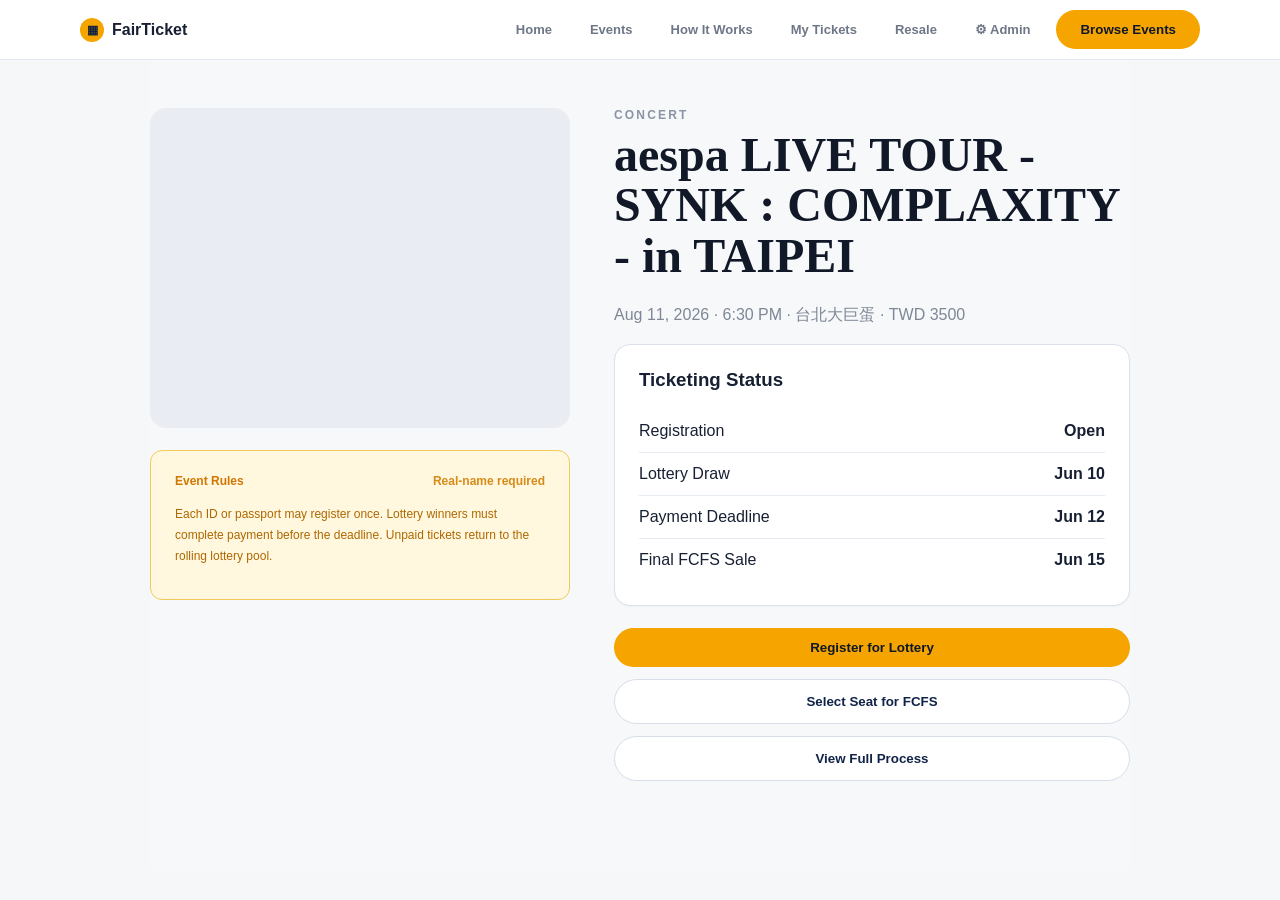
==== event-detail.html @ 8ae1b2cd "Add files via upload" ====
<!DOCTYPE html><html lang="en"><head><meta charset="UTF-8"><meta name="viewport" content="width=device-width, initial-scale=1.0"><title>Event Detail | FairTicket</title><link rel="stylesheet" href="style.css?v=5"></head><body><header class="navbar inner-nav"><div class="logo" onclick="location.href='index.html'"><span class="logo-icon">▦</span><span>FairTicket</span></div><nav><a href="index.html">Home</a><a href="events.html">Events</a><a href="how.html">How It Works</a><a href="my-tickets.html">My Tickets</a><a href="resale.html">Resale</a><a href="admin.html">⚙ Admin</a><button class="nav-btn" onclick="location.href='events.html'">Browse Events</button></nav></header><main class="detail-page"><section class="detail-grid"><div><div id="detailPoster" class="detail-poster"></div><div class="rule-box compact"><div class="rule-head"><span class="rule-title">Event Rules</span><span class="rule-date">Real-name required</span></div><p>Each ID or passport may register once. Lottery winners must complete payment before the deadline. Unpaid tickets return to the rolling lottery pool.</p></div></div><div class="detail-info"><p id="detailType" class="eyebrow">CONCERT</p><h1 id="detailTitle">Event Title</h1><p id="detailMeta" class="detail-meta"></p><div class="status-card"><h3>Ticketing Status</h3><div class="status-line"><span>Registration</span><strong>Open</strong></div><div class="status-line"><span>Lottery Draw</span><strong>Jun 10</strong></div><div class="status-line"><span>Payment Deadline</span><strong>Jun 12</strong></div><div class="status-line"><span>Final FCFS Sale</span><strong>Jun 15</strong></div></div><div class="action-stack"><button class="main-btn" onclick="location.href='lottery.html'">Register for Lottery</button><button class="outline-btn" onclick="location.href='seat-selection.html'">Select Seat for FCFS</button><button class="outline-btn" onclick="location.href='how.html'">View Full Process</button></div></div></section></main><script src="data.js?v=5"></script><script src="event-detail.js?v=5"></script></body></html>
---- style.css ----
*{box-sizing:border-box}body{margin:0;font-family:Inter,Arial,sans-serif;color:#172033;background:#f6f7f9}.logo{display:flex;gap:8px;align-items:center;font-weight:800;cursor:pointer}.logo-icon{background:#f5a400;color:#10213f;width:24px;height:24px;border-radius:50%;display:grid;place-items:center;font-size:12px}.navbar{position:absolute;top:0;left:50%;transform:translateX(-50%);width:min(1180px,92%);height:56px;display:flex;justify-content:space-between;align-items:center;z-index:10;color:white}nav{display:flex;align-items:center;gap:14px;font-size:13px;font-weight:800}nav a{color:#cfd8e8;text-decoration:none;padding:10px 12px;border-radius:12px}nav a.active{color:#f5a400}.nav-btn,.main-btn{border:0;background:#f5a400;color:#101827;font-weight:900;border-radius:999px;padding:12px 24px;cursor:pointer}.hero{height:610px;background:#101b33;position:relative;display:grid;place-items:center;overflow:hidden}.grid-bg{position:absolute;inset:0;background-image:linear-gradient(rgba(255,255,255,.055) 1px,transparent 1px),linear-gradient(90deg,rgba(255,255,255,.055) 1px,transparent 1px);background-size:110px 110px}.hero-content{position:relative;text-align:center;margin-top:10px}.pill{display:inline-block;color:#f5a400;background:rgba(245,164,0,.12);border:1px solid rgba(245,164,0,.35);border-radius:999px;padding:8px 18px;font-size:13px;font-weight:800;margin-bottom:28px}h1{color:white;font-family:Georgia,"Times New Roman",serif;font-size:clamp(44px,6vw,72px);line-height:.93;margin:0}h1 span{color:#f5a400}.hero p{color:#b8c3d6;max-width:590px;font-size:17px;line-height:1.7;margin:26px auto 36px}main{background:#f7f8fa}.events-section{width:min(980px,90%);margin:0 auto;padding:70px 0 64px}.section-head{display:flex;justify-content:space-between;align-items:end;margin-bottom:28px}.eyebrow{color:#8a94a6;letter-spacing:.18em;font-size:12px;font-weight:900;margin:0 0 8px}.center{text-align:center}h2{font-family:Georgia,"Times New Roman",serif;font-size:34px;margin:0;color:#12192b}.section-head a{color:#7e8798;text-decoration:none;font-weight:700}.event-grid{display:grid;grid-template-columns:repeat(3,1fr);gap:22px}.event-card{background:white;border:1px solid #dce1ea;border-radius:12px;overflow:hidden;box-shadow:0 1px 2px rgba(0,0,0,.03);cursor:pointer}.event-card img,.placeholder{width:100%;height:130px;object-fit:cover;background:#e9edf3;display:grid;place-items:center;color:#aab3c2;font-size:38px}.event-body{padding:16px}.tag{display:inline-block;padding:4px 9px;border-radius:999px;background:#efe8ff;color:#7b4de8;font-size:11px;font-weight:900;margin-bottom:10px}.tag.sports{background:#e6f0ff;color:#3571d9}.tag.theater{background:#ffe7ef;color:#df517d}.tag.concert{background:#efe8ff;color:#7b4de8}.event-body h3{font-size:15px;line-height:1.35;margin:0 0 14px}.meta{color:#7f8898;font-size:12px;line-height:1.9}.price-row{border-top:1px solid #e4e8ef;margin-top:14px;padding-top:14px;display:flex;justify-content:space-between;align-items:center;color:#7f8898;font-size:12px}.price{color:#111827;font-size:15px;font-weight:900}.why-section{background:#f0f3f7;text-align:center;padding:74px 0 86px}.subtitle{color:#7a8495;line-height:1.7;max-width:520px;margin:16px auto 36px}.feature-grid{width:min(820px,90%);margin:0 auto 36px;display:grid;grid-template-columns:repeat(3,1fr);gap:20px}.feature-card{background:white;border:1px solid #dce1ea;border-radius:12px;text-align:left;padding:24px}.feature-icon{color:#f5a400;font-size:24px;margin-bottom:22px}.feature-card h3{margin:0 0 10px;font-size:15px}.feature-card p{margin:0;color:#7d8797;font-size:13px;line-height:1.65}.dark-btn,.outline-btn{border:0;background:#112348;color:white;font-weight:900;border-radius:999px;padding:14px 28px;cursor:pointer}.outline-btn{background:white;color:#112348;border:1px solid #d7deea}.wide{width:100%;margin-top:16px}.inner-nav{position:sticky;top:0;transform:none;left:auto;width:100%;height:60px;padding:0 max(24px,calc((100vw - 1120px)/2));background:white;border-bottom:1px solid #e2e6ee;color:#172033}.inner-nav nav a{color:#6e7787}.inner-nav nav a.active{color:#172033;background:#f0f2f6}.inner-nav .logo{color:#172033}.page-hero{background:#101b33;color:white;padding:72px max(24px,calc((100vw - 980px)/2))}.small-hero{padding-top:52px;padding-bottom:52px}.page-hero .eyebrow{color:#f5a400}.page-hero h1{font-size:48px;line-height:1.1}.page-hero p{color:#b8c3d6;font-size:17px;margin:14px 0 0}.events-page{width:min(980px,90%);margin:0 auto;padding:48px 0 90px}.toolbar{display:flex;gap:16px;align-items:center;margin-bottom:36px;flex-wrap:wrap}.search-box{flex:1;min-width:300px;height:44px;border:1px solid #dce1ea;border-radius:11px;background:white;display:flex;align-items:center;gap:10px;padding:0 16px;color:#8c96a6}.search-box input{border:none;outline:none;width:100%;color:#172033;font-size:14px}.chips{display:flex;gap:10px;flex-wrap:wrap}.chip{border:1px solid #dce1ea;background:white;color:#536073;border-radius:999px;padding:10px 18px;font-weight:800;cursor:pointer}.chip.active{background:#112348;color:white;border-color:#112348}.image-wrap{position:relative}.status-badge{position:absolute;top:10px;left:12px;background:#e8fff0;color:#149447;border:1px solid #9ee9b6;font-size:12px;font-weight:900;padding:4px 10px;border-radius:999px}.how-intro,.verify-section{background:#f1f3f6;text-align:center;padding:58px 24px 62px}.timeline-section,.rules-section{background:white;text-align:center;padding:62px 24px}.faq-section{background:#f7f8fa;text-align:center;padding:66px 24px 110px}.section-copy{max-width:560px;margin:0 auto 32px;color:#7b8494;line-height:1.7;font-size:14px}.mini-card-grid{width:min(680px,90%);margin:0 auto;display:grid;grid-template-columns:repeat(3,1fr);gap:18px}.mini-card{background:white;border:1px solid #dfe4ec;border-radius:12px;padding:24px 20px;box-shadow:0 1px 2px rgba(0,0,0,.02)}.square-icon{width:34px;height:34px;border-radius:9px;display:grid;place-items:center;background:#101b33;color:#f5a400;margin:0 auto 14px;font-size:18px}.mini-card h3{margin:0 0 8px;font-size:14px}.mini-card p{margin:0;color:#7d8797;font-size:12px;line-height:1.55}.timeline{width:min(620px,90%);margin:30px auto 0;display:grid;gap:18px}.timeline-row{display:grid;grid-template-columns:54px 1fr;gap:20px;align-items:center;text-align:left}.timeline-icon{width:42px;height:42px;border-radius:12px;display:grid;place-items:center;color:white;font-size:17px;box-shadow:0 8px 20px rgba(16,27,51,.12)}.t-blue{background:#3b82f6}.t-purple{background:#8b5cf6}.t-green{background:#10b981}.t-orange{background:#f97316}.t-red{background:#f43f5e}.t-yellow{background:#f59e0b}.timeline-content{background:white;border:1px solid #dfe4ec;border-radius:12px;padding:18px 24px}.timeline-content small{color:#8b95a6;font-weight:800}.timeline-content h3{margin:4px 0 6px;font-size:14px}.timeline-content p{margin:0;color:#7d8797;font-size:12px}.rule-box{width:min(680px,92%);margin:28px auto 0;background:#fff8df;border:1px solid #f2ca5c;border-radius:12px;padding:20px 24px;text-align:left;color:#b06700;line-height:1.75;font-size:12px}.rule-box.compact{width:auto;margin:22px 0}.rule-head{display:flex;justify-content:space-between;gap:16px;font-weight:900;margin-bottom:12px}.rule-title{color:#d17600}.rule-date{color:#d68a18;white-space:nowrap}.rule-box a{color:#b06700;font-weight:900}.faq-list{width:min(540px,92%);margin:30px auto 0;display:grid;gap:14px}.faq-item{border:1px solid #dfe4ec;border-radius:12px;background:white;padding:16px 20px;display:flex;justify-content:space-between;color:#6e7787;font-size:13px}.faq-plus{width:22px;height:22px;border-radius:50%;background:#f2f4f7;display:grid;place-items:center}.detail-page,.form-page,.seat-page,.tickets-page,.resale-page,.admin-page{width:min(980px,90%);margin:0 auto;padding:48px 0 90px}.detail-grid{display:grid;grid-template-columns:420px 1fr;gap:44px;align-items:start}.detail-poster{height:320px;border-radius:16px;overflow:hidden;background:#e9edf3;background-size:cover;background-position:center}.detail-info h1{color:#111827;font-size:48px;line-height:1.05;margin:8px 0 20px}.detail-meta,.muted{color:#7d8797;line-height:1.7}.status-card,.panel,.ticket-card-large{background:white;border:1px solid #dce1ea;border-radius:16px;padding:24px;box-shadow:0 1px 2px rgba(0,0,0,.03)}.status-card h3,.panel h2{margin-top:0}.status-line{display:flex;justify-content:space-between;gap:20px;padding:12px 0;border-bottom:1px solid #e7ebf2}.status-line:last-child{border-bottom:0}.green{color:#10b981}.action-stack{display:grid;gap:12px;margin-top:22px}.form-grid,.seat-layout,.resale-grid{display:grid;grid-template-columns:1fr 1fr;gap:24px}.narrow{width:min(620px,90%)}label{display:grid;gap:8px;font-weight:800;margin:16px 0;color:#394457}select,input{height:44px;border:1px solid #dce1ea;border-radius:10px;padding:0 12px;font:inherit;background:white}.check-row{padding:12px;background:#f3f8f5;color:#14804a;border-radius:10px;margin:10px 0}.multiplier-card{display:grid;grid-template-columns:1fr auto;gap:14px;background:#f7f8fa;border-radius:12px;padding:16px;margin-top:18px}.stage{height:54px;background:#101b33;color:white;border-radius:16px;display:grid;place-items:center;font-weight:900;margin-bottom:26px}.seat-grid{display:grid;grid-template-columns:repeat(10,1fr);gap:10px}.seat{height:34px;border-radius:8px;border:1px solid #dce1ea;background:white;cursor:pointer;font-size:11px}.seat.sold{background:#dce1ea;color:#8d96a5;cursor:not-allowed}.seat.selected{background:#f5a400;color:#101827;border-color:#f5a400}.seat-legend{display:flex;gap:16px;flex-wrap:wrap;margin-top:24px;color:#7d8797;font-size:13px}.seat-legend i{display:inline-block;width:12px;height:12px;border-radius:4px;margin-right:6px;vertical-align:-1px}.seat-legend .available{background:white;border:1px solid #dce1ea}.seat-legend .selected{background:#f5a400}.seat-legend .sold{background:#dce1ea}.deadline{background:#fff8df;color:#b06700;border-radius:10px;padding:12px}.pay-methods{display:grid;grid-template-columns:repeat(3,1fr);gap:10px;margin:18px 0}.pay-methods button,.admin-row button,.resale-item button{border:1px solid #dce1ea;background:white;border-radius:10px;padding:12px;font-weight:900;cursor:pointer}.total strong,.total span{font-size:20px;color:#111827}.ticket-card-large{display:grid;grid-template-columns:1fr 220px;gap:28px;align-items:center}.qr-box{text-align:center;background:#f7f8fa;border-radius:16px;padding:24px}.fake-qr{font-family:monospace;font-size:42px;line-height:1;background:white;padding:20px;border-radius:12px}.resale-item{display:grid;grid-template-columns:1fr auto auto;gap:14px;align-items:center;border-bottom:1px solid #e7ebf2;padding:16px 0}.dashboard-grid{display:grid;grid-template-columns:repeat(4,1fr);gap:18px;margin-bottom:24px}.metric-card{background:white;border:1px solid #dce1ea;border-radius:16px;padding:24px}.metric-card span{color:#7d8797}.metric-card strong{display:block;font-size:36px;margin-top:8px}.admin-row{display:flex;justify-content:space-between;align-items:center;border-bottom:1px solid #e7ebf2;padding:18px 0}.toast{position:fixed;right:24px;bottom:24px;background:#101b33;color:white;padding:14px 18px;border-radius:12px;box-shadow:0 14px 35px rgba(0,0,0,.2);z-index:9999}@media(max-width:920px){nav{gap:4px;font-size:11px}.event-grid,.feature-grid,.mini-card-grid,.form-grid,.seat-layout,.resale-grid,.detail-grid,.ticket-card-large,.dashboard-grid{grid-template-columns:1fr}.detail-info h1{font-size:36px}.seat-grid{grid-template-columns:repeat(5,1fr)}.navbar{width:96%}.inner-nav{padding:0 12px;overflow-x:auto}.nav-btn{padding:10px 14px}}
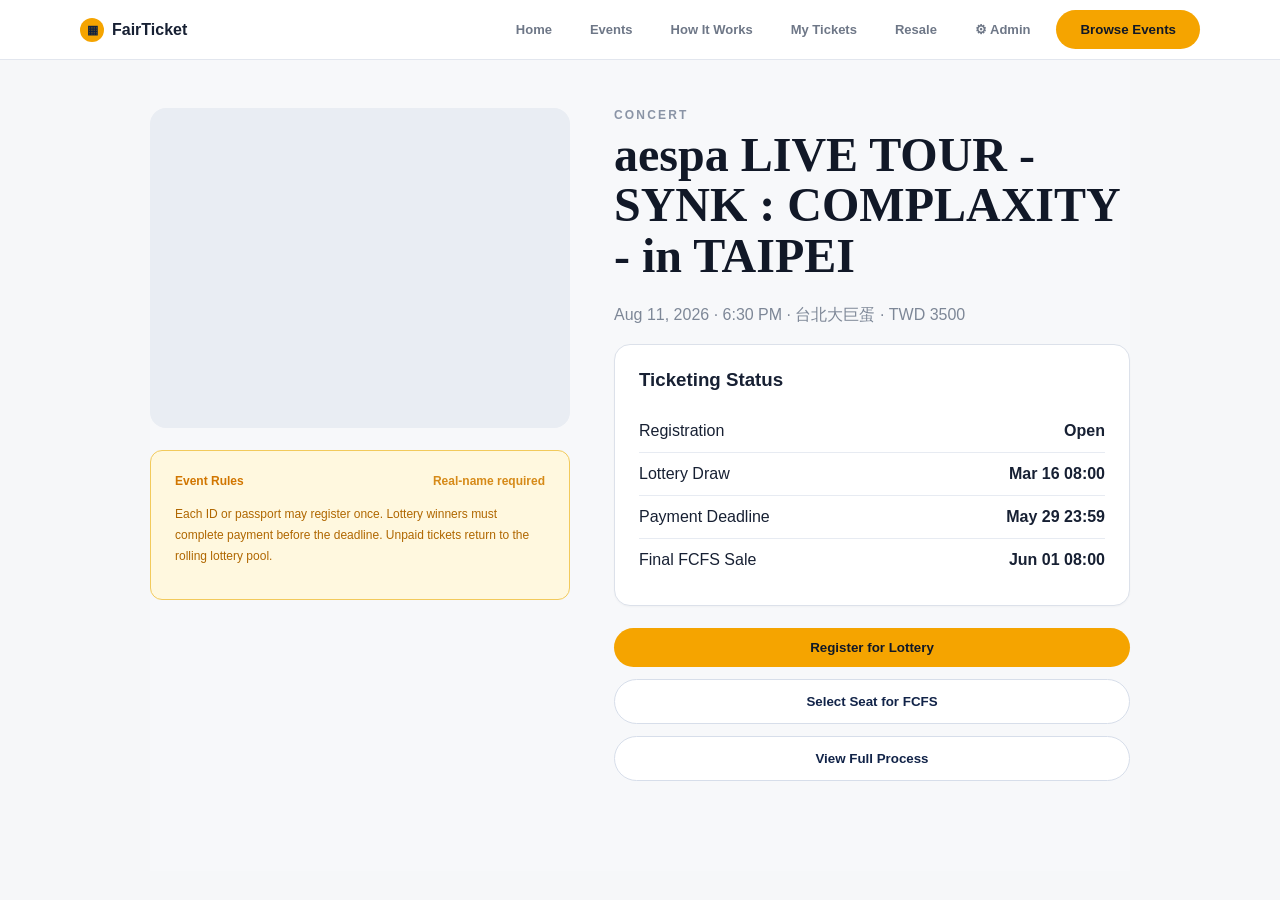
==== commit 0663ff6e: "Update event-detail.html 更改開始售票時間" ====
--- a/event-detail.html
+++ b/event-detail.html
@@ -1 +1,101 @@
-<!DOCTYPE html><html lang="en"><head><meta charset="UTF-8"><meta name="viewport" content="width=device-width, initial-scale=1.0"><title>Event Detail | FairTicket</title><link rel="stylesheet" href="style.css?v=5"></head><body><header class="navbar inner-nav"><div class="logo" onclick="location.href='index.html'"><span class="logo-icon">▦</span><span>FairTicket</span></div><nav><a href="index.html">Home</a><a href="events.html">Events</a><a href="how.html">How It Works</a><a href="my-tickets.html">My Tickets</a><a href="resale.html">Resale</a><a href="admin.html">⚙ Admin</a><button class="nav-btn" onclick="location.href='events.html'">Browse Events</button></nav></header><main class="detail-page"><section class="detail-grid"><div><div id="detailPoster" class="detail-poster"></div><div class="rule-box compact"><div class="rule-head"><span class="rule-title">Event Rules</span><span class="rule-date">Real-name required</span></div><p>Each ID or passport may register once. Lottery winners must complete payment before the deadline. Unpaid tickets return to the rolling lottery pool.</p></div></div><div class="detail-info"><p id="detailType" class="eyebrow">CONCERT</p><h1 id="detailTitle">Event Title</h1><p id="detailMeta" class="detail-meta"></p><div class="status-card"><h3>Ticketing Status</h3><div class="status-line"><span>Registration</span><strong>Open</strong></div><div class="status-line"><span>Lottery Draw</span><strong>Jun 10</strong></div><div class="status-line"><span>Payment Deadline</span><strong>Jun 12</strong></div><div class="status-line"><span>Final FCFS Sale</span><strong>Jun 15</strong></div></div><div class="action-stack"><button class="main-btn" onclick="location.href='lottery.html'">Register for Lottery</button><button class="outline-btn" onclick="location.href='seat-selection.html'">Select Seat for FCFS</button><button class="outline-btn" onclick="location.href='how.html'">View Full Process</button></div></div></section></main><script src="data.js?v=5"></script><script src="event-detail.js?v=5"></script></body></html>+<!DOCTYPE html>
+<html lang="en">
+<head>
+  <meta charset="UTF-8" />
+  <meta name="viewport" content="width=device-width, initial-scale=1.0" />
+  <title>Event Detail | FairTicket</title>
+  <link rel="stylesheet" href="style.css?v=5" />
+</head>
+
+<body>
+  <header class="navbar inner-nav">
+    <div class="logo" onclick="location.href='index.html'">
+      <span class="logo-icon">▦</span>
+      <span>FairTicket</span>
+    </div>
+
+    <nav>
+      <a href="index.html">Home</a>
+      <a href="events.html">Events</a>
+      <a href="how.html">How It Works</a>
+      <a href="my-tickets.html">My Tickets</a>
+      <a href="resale.html">Resale</a>
+      <a href="admin.html">⚙ Admin</a>
+
+      <button class="nav-btn" onclick="location.href='events.html'">
+        Browse Events
+      </button>
+    </nav>
+  </header>
+
+  <main class="detail-page">
+    <section class="detail-grid">
+      <div>
+        <div id="detailPoster" class="detail-poster"></div>
+
+        <div class="rule-box compact">
+          <div class="rule-head">
+            <span class="rule-title">Event Rules</span>
+            <span class="rule-date">Real-name required</span>
+          </div>
+
+          <p>
+            Each ID or passport may register once. Lottery winners must
+            complete payment before the deadline. Unpaid tickets return to the
+            rolling lottery pool.
+          </p>
+        </div>
+      </div>
+
+      <div class="detail-info">
+        <p id="detailType" class="eyebrow">CONCERT</p>
+
+        <h1 id="detailTitle">Event Title</h1>
+
+        <p id="detailMeta" class="detail-meta"></p>
+
+        <div class="status-card">
+          <h3>Ticketing Status</h3>
+
+          <div class="status-line">
+            <span>Registration</span>
+            <strong>Open</strong>
+          </div>
+
+          <div class="status-line">
+            <span>Lottery Draw</span>
+            <strong>Mar 16 08:00</strong>
+          </div>
+
+          <div class="status-line">
+            <span>Payment Deadline</span>
+            <strong>May 29 23:59</strong>
+          </div>
+
+          <div class="status-line">
+            <span>Final FCFS Sale</span>
+            <strong>Jun 01 08:00</strong>
+          </div>
+        </div>
+
+        <div class="action-stack">
+          <button class="main-btn" onclick="location.href='lottery.html'">
+            Register for Lottery
+          </button>
+
+          <button class="outline-btn" onclick="location.href='seat-selection.html'">
+            Select Seat for FCFS
+          </button>
+
+          <button class="outline-btn" onclick="location.href='how.html'">
+            View Full Process
+          </button>
+        </div>
+      </div>
+    </section>
+  </main>
+
+  <script src="data.js?v=5"></script>
+  <script src="event-detail.js?v=5"></script>
+</body>
+</html>
